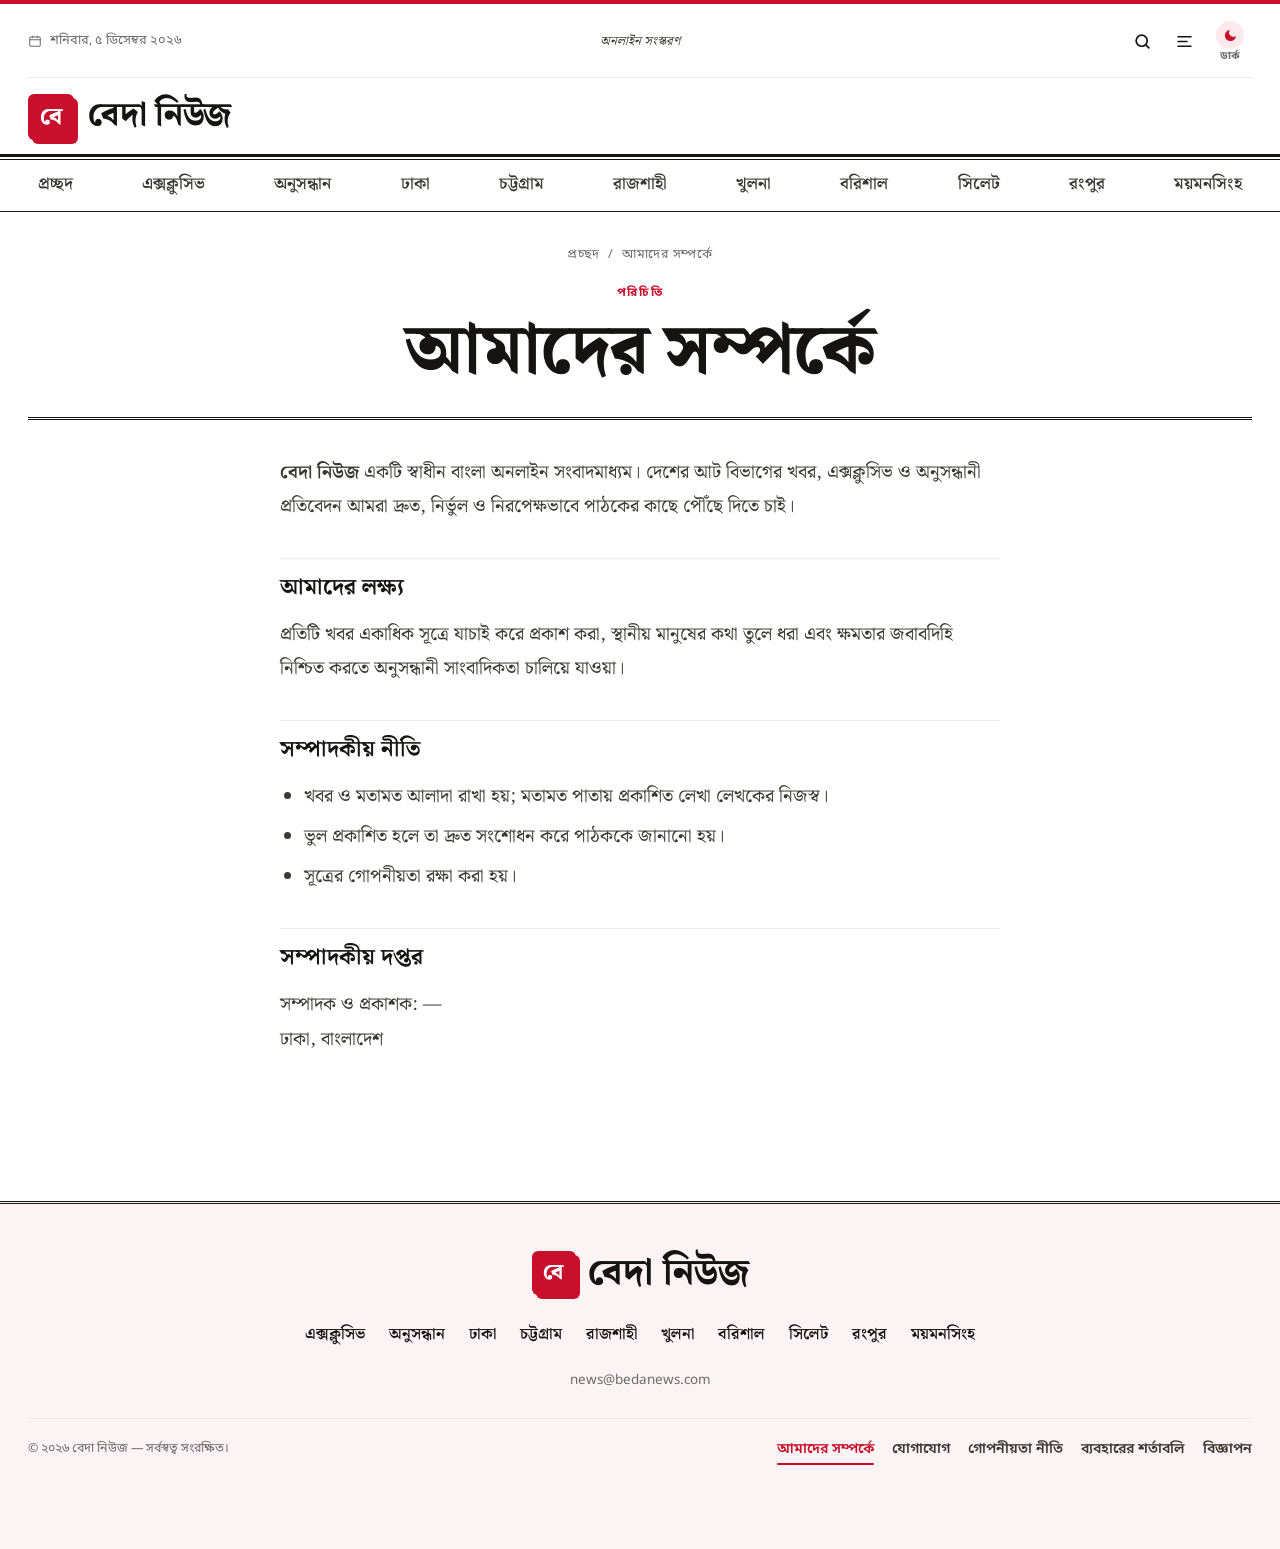
==== about.html @ e8d24375 "Add files via upload" ====
<!DOCTYPE html>
<html lang="bn">
<head>
<meta charset="UTF-8">
<title>আমাদের সম্পর্কে — বেদা নিউজ</title>
<meta name="description" content="বেদা নিউজ সম্পর্কে — আমরা কারা, কী করি।">
<meta name="viewport" content="width=device-width, initial-scale=1, viewport-fit=cover">
<meta name="theme-color" content="#ffffff">
<link rel="icon" type="image/svg+xml" href="data:image/svg+xml,%3Csvg xmlns=%27http://www.w3.org/2000/svg%27 viewBox=%270 0 32 32%27%3E%3Crect width=%2732%27 height=%2732%27 rx=%276%27 fill=%27%23c8102e%27/%3E%3Cpath d=%27M8 10h16M8 16h16M8 22h10%27 stroke=%27white%27 stroke-width=%273%27 stroke-linecap=%27round%27/%3E%3C/svg%3E">
<script>!function(){try{var t=localStorage.getItem("db-theme")||(matchMedia("(prefers-color-scheme: dark)").matches?"dark":"light");document.documentElement.setAttribute("data-theme",t);t==="dark"&&document.querySelector('meta[name="theme-color"]').setAttribute("content","#11100e")}catch(e){}}()</script>
<link rel="preconnect" href="https://fonts.googleapis.com">
<link rel="preconnect" href="https://fonts.gstatic.com" crossorigin>
<link rel="stylesheet" href="https://fonts.googleapis.com/css2?family=Noto+Sans+Bengali:wght@400;600;700&family=Noto+Serif+Bengali:wght@400;600;700;800&display=swap" media="print" onload="this.media='all'">
<noscript><link rel="stylesheet" href="https://fonts.googleapis.com/css2?family=Noto+Sans+Bengali:wght@400;600;700&family=Noto+Serif+Bengali:wght@400;600;700;800&display=swap"></noscript>
<link rel="stylesheet" href="css/style.css?v=16">
</head>
<body>

<div id="siteHeader"><div class="skel-head"><div class="wrap"><span class="mark" aria-hidden="true">বে</span><b>বেদা নিউজ</b></div></div></div>

<main class="wrap">
  <section class="sheethead">
    <nav class="crumbs" aria-label="অবস্থান"><a href="index.html">প্রচ্ছদ</a><span>/</span><span>আমাদের সম্পর্কে</span></nav>
    <span class="label" style="display:block;margin-top:18px">পরিচিতি</span>
    <h1>আমাদের সম্পর্কে</h1>
  </section>

  <div class="prose">
    <p><b data-site="name">বেদা নিউজ</b> একটি স্বাধীন বাংলা অনলাইন সংবাদমাধ্যম। দেশের আট বিভাগের খবর, এক্সক্লুসিভ ও অনুসন্ধানী প্রতিবেদন আমরা দ্রুত, নির্ভুল ও নিরপেক্ষভাবে পাঠকের কাছে পৌঁছে দিতে চাই।</p>
    <h2>আমাদের লক্ষ্য</h2>
    <p>প্রতিটি খবর একাধিক সূত্রে যাচাই করে প্রকাশ করা, স্থানীয় মানুষের কথা তুলে ধরা এবং ক্ষমতার জবাবদিহি নিশ্চিত করতে অনুসন্ধানী সাংবাদিকতা চালিয়ে যাওয়া।</p>
    <h2>সম্পাদকীয় নীতি</h2>
    <ul>
      <li>খবর ও মতামত আলাদা রাখা হয়; মতামত পাতায় প্রকাশিত লেখা লেখকের নিজস্ব।</li>
      <li>ভুল প্রকাশিত হলে তা দ্রুত সংশোধন করে পাঠককে জানানো হয়।</li>
      <li>সূত্রের গোপনীয়তা রক্ষা করা হয়।</li>
    </ul>
    <h2>সম্পাদকীয় দপ্তর</h2>
    <p><span data-site="editor">সম্পাদক ও প্রকাশক: —</span><br><span data-site="address">ঢাকা, বাংলাদেশ</span></p>
  </div>
</main>

<div id="siteFooter"></div>

<script src="js/data.js?v=16"></script>
<script src="js/geo.js?v=16"></script>
<script src="js/store.js?v=16"></script>
<script src="js/main.js?v=16"></script>
<script src="js/page.js?v=16"></script>
</body>
</html>
---- css/style.css ----
/* =====================================================================
   নিউজপোর্টাল "বেদা" — ব্রডশিট (ছাপা পত্রিকা) ডিজাইন
   কার্ড/ছায়া/গোল কোণ নেই — কাগজের রং, কালির রেখা, কলাম বিভাজক।
   1. Tokens   2. Base   3. Masthead / Mini header / Menu   4. Flash
   5. Stories  6. Front page & sections   7. Category   8. Article
   9. Footer   10. Admin   11. Responsive
   ===================================================================== */

/* ---------- 1. TOKENS ------------------------------------------------ */
:root{
  --paper:#ffffff;          /* সাদা */
  --sheet:#ffffff;          /* ইনপুট/প্যানেল */
  --tint:#fbecee;
  --ink:#151412;            /* কালি */
  --ink-2:#3b3833;
  --muted:#6b6b6b;
  --hair:#ececec;           /* সরু রেখা */
  --rule:#151412;           /* মোটা রেখা */
  /* ব্র্যান্ড রং — লাল */
  --accent:#c8102e;
  --on-accent:#ffffff;
  --accent-soft:#fde8eb;
  --gold:#a10d25;
  --teal:#c8102e;           /* দ্বিতীয় রং — লাল */
  --teal-soft:#fff5f6;
  --ok:#2f6b2f; --ok-soft:#dfead6;
  --warn:#8a5a00; --warn-soft:#f5e7c4;
  --wrap:1280px;
  --col-gap:28px;
  --r:8px;                  /* বাক্স/ছবির কোণ */
  --r-sm:6px;               /* বোতাম/ইনপুটের কোণ */
  --head:"Noto Serif Bengali","Nirmala UI","Shonar Bangla",Georgia,serif;
  --ui:"Noto Sans Bengali","Nirmala UI",system-ui,sans-serif;
  --read-size:1.15rem;
  color-scheme:light;
}
html[data-theme="dark"]{
  --paper:#11100e;
  --sheet:#191815;
  --tint:#23211d;
  --ink:#ede6d8;
  --ink-2:#cbc3b3;
  --muted:#8e8777;
  --hair:#34302a;
  --rule:#ede6d8;
  --accent:#ff8549;
  --on-accent:#1b0a02;
  --accent-soft:#3a2114;
  --gold:#e7b54a;
  --teal:#5cc8bd;
  --teal-soft:#14302d;
  --ok:#8fd18f; --ok-soft:#1d2b1b;
  --warn:#f0c062; --warn-soft:#30260f;
  color-scheme:dark;
}

/* ---------- 2. BASE -------------------------------------------------- */
/* পেজ বদলের সময় সাদা ঝলক নয় — ০.৩ সেকেন্ডের নরম ফেড (Chrome/Edge/Safari) */
@view-transition{navigation:auto}
::view-transition-old(root),::view-transition-new(root){animation-duration:.3s}
@media (prefers-reduced-motion:reduce){@view-transition{navigation:none}}

*,*::before,*::after{box-sizing:border-box}
html{-webkit-text-size-adjust:100%}
body{
  margin:0;background:var(--paper);color:var(--ink);
  font-family:var(--ui);font-size:16px;line-height:1.6;
  -webkit-font-smoothing:antialiased;overflow-x:hidden;
  transition:background-color .3s ease,color .3s ease;
}
img{max-width:100%;display:block}
a{color:inherit;text-decoration:none}
button,input,select,textarea{font:inherit;color:inherit}
button{cursor:pointer}
h1,h2,h3,h4{font-family:var(--head);margin:0;line-height:1.3;font-weight:700}
p{margin:0}
[hidden]{display:none!important}
:focus-visible{outline:2px solid var(--accent);outline-offset:3px}
::selection{background:var(--ink);color:var(--paper)}
body.no-scroll{overflow:hidden}

.wrap{width:100%;max-width:var(--wrap);margin:0 auto;padding:0 28px}

/* ছোট লেবেল — অক্ষরের মাঝে ফাঁক, পত্রিকার বিভাগ-চিহ্নের মতো */
.label{font-family:var(--ui);font-size:.74rem;font-weight:700;letter-spacing:.14em;color:var(--accent)}
.label--ink{color:var(--ink)}

.btn{
  display:inline-flex;align-items:center;justify-content:center;gap:8px;min-height:44px;padding:0 22px;
  border:1.5px solid var(--ink);background:transparent;color:var(--ink);border-radius:var(--r-sm);
  font-weight:700;font-size:.9rem;letter-spacing:.04em;transition:background .15s,color .15s;white-space:nowrap;
}
.btn svg{width:17px;height:17px}
.btn:hover{background:var(--ink);color:var(--paper)}
.btn--primary{background:var(--ink);color:var(--paper)}
.btn--primary:hover{background:var(--accent);border-color:var(--accent);color:var(--on-accent)}
.btn--ghost{border-color:var(--hair)}
.btn--ghost:hover{border-color:var(--ink)}
.btn:disabled{opacity:.55;cursor:not-allowed}

.iconbtn{width:42px;height:42px;display:grid;place-items:center;border:0;background:transparent;color:var(--ink)}
.iconbtn svg{width:22px;height:22px}
.iconbtn:hover{color:var(--accent)}

.sk{background:var(--tint);animation:sk 1.2s ease-in-out infinite alternate}
.sk-img{aspect-ratio:3/2}
.sk-line{height:14px;margin-top:12px}
@keyframes sk{from{opacity:.55}to{opacity:1}}

/* ---------- 3. MASTHEAD ---------------------------------------------- */
.skel-head{padding:18px 0 16px;border-top:4px solid var(--accent);border-bottom:3px double var(--rule)}
.skel-head .wrap{display:flex;align-items:center;gap:14px}
.skel-head .mark{width:46px;height:46px;font-size:1.5rem;box-shadow:4px 4px 0 var(--teal)}
.skel-head b{font-family:var(--head);font-size:2rem;font-weight:800}

/* নামের প্রথম অক্ষর দিয়ে বানানো চিহ্ন (লোগোর জায়গায়) */
.mark{
  display:inline-grid;place-items:center;flex:none;width:58px;height:58px;
  background:var(--accent);color:var(--on-accent);font-family:var(--head);font-weight:800;font-size:1.9rem;line-height:1;
  box-shadow:5px 5px 0 var(--teal);
}
.mini__name .mark{width:32px;height:32px;font-size:1.05rem;box-shadow:3px 3px 0 var(--teal)}
.footer__name .mark{width:44px;height:44px;font-size:1.4rem;box-shadow:4px 4px 0 var(--teal)}

.press{padding-top:14px;border-top:4px solid var(--accent)}
.dateline{
  display:grid;grid-template-columns:1fr auto 1fr;align-items:center;gap:16px;
  font-size:.8rem;color:var(--muted);padding-bottom:12px;border-bottom:1px solid var(--hair);
}
.dateline__date{display:flex;align-items:center;gap:8px}
.dateline__date svg{width:14px;height:14px}
.dateline__mid{font-family:var(--head);font-style:italic;color:var(--ink-2)}
.dateline__right{display:flex;justify-content:flex-end;align-items:center;gap:6px}
.dateline .iconbtn{width:36px;height:36px}
.dateline .iconbtn svg{width:19px;height:19px}

/* দিন/রাত সেগমেন্ট বোতাম */
/* থিম বোতাম — ছোট আইকন, নিচে লেখা */
.themebtn{
  display:inline-flex;flex-direction:column;align-items:center;justify-content:center;gap:2px;
  min-width:44px;padding:3px 6px;border:0;background:transparent;color:var(--ink);line-height:1;
}
.themebtn__icon{width:28px;height:28px;border-radius:50%;display:grid;place-items:center;background:var(--accent-soft);color:var(--accent);transition:transform .3s}
.themebtn__icon svg{width:15px;height:15px}
.themebtn__label{font-size:.66rem;font-weight:700;letter-spacing:.04em;color:var(--muted)}
.themebtn:hover .themebtn__icon{transform:rotate(-20deg)}
.themebtn:hover .themebtn__label{color:var(--accent)}

/* লোগো ও নাম বাঁ কোণে, এক সারিতে — কম জায়গা নেয় */
.nameplate{display:flex;align-items:center;padding:16px 0 14px;gap:12px}
.nameplate__brand{display:flex;align-items:center;gap:14px;min-width:0}
.nameplate .mark{width:46px;height:46px;font-size:1.5rem;box-shadow:4px 4px 0 var(--teal)}
.nameplate__name{font-family:var(--head);font-weight:800;font-size:clamp(1.6rem,2.6vw,2.2rem);line-height:1.1;letter-spacing:-.01em}
.nameplate__tools{display:none}

.mainnav{border-top:3px solid var(--rule);border-bottom:1px solid var(--rule);position:relative}
.mainnav::before{content:"";position:absolute;left:0;right:0;top:2px;border-top:1px solid var(--rule)}
/* লিংকগুলো পুরো প্রস্থ জুড়ে সমান ফাঁকে ছড়ানো; মাঝে খাড়া দাগ নেই */
.mainnav__in{display:flex;justify-content:space-between;flex-wrap:wrap;gap:4px;padding-top:6px;padding-bottom:6px}
.mainnav a{
  position:relative;padding:8px 10px;font-family:var(--head);font-weight:600;font-size:1.05rem;color:var(--ink-2);
  transition:color .2s;
}
/* হোভারে নিচে লাল দাগ — মাঝখান থেকে দুই দিকে খুলে যায় */
.mainnav a::after{
  content:"";position:absolute;left:10px;right:10px;bottom:3px;height:2px;border-radius:2px;
  background:var(--accent);transform:scaleX(0);transition:transform .25s ease;
}
.mainnav a:hover{color:var(--accent)}
.mainnav a:hover::after,.mainnav a.is-active::after{transform:scaleX(1)}
.mainnav a.is-active{color:var(--accent)}

/* লোকাল মোড সতর্কতা */
.localbar{background:var(--warn-soft);color:var(--warn);font-size:.85rem;border-bottom:1px solid var(--hair)}
.localbar .wrap{display:flex;flex-wrap:wrap;gap:6px 14px;align-items:center;justify-content:center;padding-top:9px;padding-bottom:9px;text-align:center}
.localbar a,.localbar button{font-weight:700;text-decoration:underline;color:inherit}
.localbar button{border:0;background:none;padding:0;cursor:pointer}
.localbar__help{max-width:720px;margin:0 auto;padding:0 0 12px;font-size:.85rem;line-height:1.7;text-align:left}
.localbar__help ol{margin:6px 0 0;padding-left:1.3em}
.localbar__help code{background:rgba(0,0,0,.07);padding:1px 6px;border-radius:4px}

/* স্ক্রল করলে ওপরে ছোট হেডার */
.mini{
  position:fixed;left:0;right:0;top:0;z-index:60;background:var(--paper);border-bottom:1px solid var(--rule);
  transform:translateY(-101%);transition:transform .3s ease;
}
.mini.is-on{transform:none}
.mini__in{display:grid;grid-template-columns:auto 1fr auto;align-items:center;gap:10px;height:58px}
.mini__name{display:flex;align-items:center;justify-content:center;gap:10px;font-family:var(--head);font-weight:800;font-size:1.25rem;min-width:0}
.mini__name span{white-space:nowrap;overflow:hidden;text-overflow:ellipsis}
.mini__right{display:flex;gap:2px}
.progress{position:absolute;left:0;bottom:-1px;height:3px;width:100%;background:var(--accent);transform-origin:0 50%;transform:scaleX(0)}

/* সার্চ বার — নেভের নিচে খুলে যায় */
.searchbar{border-bottom:1px solid var(--rule);background:var(--sheet);display:none}
.searchbar.is-open{display:block}
.searchbar form{display:flex;align-items:center;gap:14px;padding:18px 0}
.searchbar input{flex:1;min-width:0;border:0;border-bottom:2px solid var(--ink);background:transparent;padding:8px 0;font-family:var(--head);font-size:1.5rem;outline:none}
.searchbar input::placeholder{color:var(--muted)}

/* মেনু — বাঁ দিক থেকে আসা প্যানেল, পেছনের পাতা আবছা */
.menu{position:fixed;inset:0;z-index:90;background:rgba(0,0,0,.45);
  opacity:0;visibility:hidden;transition:opacity .25s,visibility .25s}
.menu.is-open{opacity:1;visibility:visible}
.menu__panel{
  position:absolute;top:0;bottom:0;left:0;width:min(320px,82vw);display:flex;flex-direction:column;
  background:var(--paper);border-radius:0 var(--r) var(--r) 0;box-shadow:6px 0 24px rgba(0,0,0,.18);
  transform:translateX(-100%);transition:transform .28s ease;
}
.menu.is-open .menu__panel{transform:none}
.menu .wrap{padding:0 18px}
.menu__top{display:flex;align-items:center;justify-content:space-between;height:60px;border-bottom:3px double var(--rule)}
.menu__top b{font-family:var(--head);font-size:1.15rem;font-weight:800}
.menu__body{flex:1;overflow-y:auto;padding:18px 0 28px}
.menu form{display:flex;gap:10px;border-bottom:2px solid var(--ink);margin-bottom:16px}
.menu form input{flex:1;min-width:0;border:0;background:transparent;padding:8px 0;font-family:var(--head);font-size:1.1rem;outline:none}
.menu__grid{display:flex;flex-direction:column;gap:2px;list-style:none;margin:0;padding:0}
/* হোভারে বাঁ পাশে লাল দাগ আর হালকা রঙিন পটভূমি */
.menu__grid a{
  display:block;padding:11px 14px;border-left:3px solid transparent;border-radius:0 var(--r-sm) var(--r-sm) 0;
  font-family:var(--head);font-weight:700;font-size:1.08rem;color:var(--ink-2);
  transition:background-color .2s,border-color .2s,color .2s;
}
.menu__grid a:hover,.menu__grid a.is-active{color:var(--accent);border-left-color:var(--accent);background:var(--accent-soft)}
.menu__foot{display:flex;flex-wrap:wrap;align-items:center;justify-content:space-between;gap:14px;margin-top:22px;padding-top:16px;border-top:1px solid var(--hair)}

/* ---------- 4. FLASH (ঘুরে আসা শিরোনাম) ------------------------------ */
.flash{display:grid;grid-template-columns:auto minmax(0,1fr) auto;align-items:center;gap:18px;padding:12px 0;border-bottom:1px solid var(--rule)}
.flash__label{display:flex;align-items:center;gap:8px}
.flash__label i{width:9px;height:9px;background:var(--accent);border-radius:50%;animation:blink 1.2s steps(2) infinite}
@keyframes blink{50%{opacity:.15}}
.flash__view{position:relative;height:1.7em;overflow:hidden;font-family:var(--head);font-weight:600;font-size:1.05rem}
.flash__item{position:absolute;inset:0;white-space:nowrap;overflow:hidden;text-overflow:ellipsis;transform:translateY(110%);transition:transform .45s cubic-bezier(.2,.8,.2,1)}
.flash__item.is-on{transform:none}
.flash__item.is-out{transform:translateY(-110%)}
.flash__item:hover{color:var(--accent)}
.flash__ctrl{display:flex;align-items:center;gap:4px;font-size:.8rem;color:var(--muted);font-variant-numeric:tabular-nums}
.flash__ctrl button{width:30px;height:30px;border:1px solid var(--hair);background:transparent;display:grid;place-items:center}
.flash__ctrl button:hover{border-color:var(--ink)}
.flash__ctrl svg{width:14px;height:14px}
.flash__count{min-width:46px;text-align:center}

/* ---------- 5. STORIES ----------------------------------------------- */
.st{display:flex;flex-direction:column;gap:8px;min-width:0}
.st__img{display:block;position:relative;overflow:hidden;background:var(--tint);aspect-ratio:3/2}
.st__img img{width:100%;height:100%;object-fit:cover;filter:saturate(.85);transition:filter .3s,transform .6s}
.st__img:hover img{filter:saturate(1.1);transform:scale(1.03)}
.st__img + *{margin-top:6px}
.st__kick{display:flex;flex-wrap:wrap;gap:4px 12px}
.st__kick .ex{color:var(--gold);display:inline-flex;align-items:center;gap:4px}
.st__kick .ex svg{width:12px;height:12px}
.st__h{font-size:1.12rem;line-height:1.38;font-weight:700;text-wrap:pretty}
.st__h a{background:linear-gradient(currentColor,currentColor) 0 100%/0 1.5px no-repeat;transition:background-size .3s,color .2s}
.st__h a:hover{color:var(--accent);background-size:100% 1.5px}
.st__dek{color:var(--ink-2);font-size:.95rem;line-height:1.65}
.st__meta{display:flex;flex-wrap:wrap;gap:2px 10px;font-size:.76rem;color:var(--muted)}
.st__meta span + span::before{content:"/";margin-right:10px;color:var(--hair)}
.st--xl .st__h{font-size:clamp(1.8rem,3.4vw,2.7rem);line-height:1.2;font-weight:800;letter-spacing:-.01em}
.st--xl .st__dek{font-size:1.08rem;font-family:var(--head)}
/* প্রধান খবরে শিরোনাম আগে, ছবি পরে — পত্রিকার প্রথম পাতার মতো */
.st--xl .st__img{order:5;margin-top:10px}
.st--xl .st__h{order:2}
.st--xl .st__dek{order:3}
.st--xl .st__meta{order:4}
.st--lg .st__h{font-size:clamp(1.3rem,2.1vw,1.65rem);line-height:1.28;font-weight:800}
.st--sm .st__h{font-size:1rem}
.st--center{text-align:center;align-items:center}
.st--center .st__kick{justify-content:center}

.ribbon{position:absolute;left:0;bottom:0;display:inline-flex;align-items:center;gap:5px;padding:4px 10px;background:var(--gold);color:#fff;font-size:.72rem;font-weight:700;letter-spacing:.08em}
html[data-theme="dark"] .ribbon{color:#1d1400}
.ribbon svg{width:11px;height:11px}

/* আনুভূমিক ফিচার: বাঁয়ে ছবি, ডানে লেখা */
.ft{display:grid;grid-template-columns:minmax(0,1fr) minmax(0,1.1fr);gap:var(--col-gap);align-items:start}
.ft .st__img{aspect-ratio:16/10}
.ft__text{display:flex;flex-direction:column;gap:10px;padding-top:4px}

/* টেক্সট-শুধু ব্রিফ */
.br{display:grid;gap:3px;padding:12px 0;border-top:1px solid var(--hair)}
.br:first-child{border-top:0;padding-top:0}
.br time{font-size:.74rem;font-weight:700;color:var(--teal);letter-spacing:.04em}
.br span{font-family:var(--head);font-weight:600;font-size:1rem;line-height:1.42}
.br:hover span{color:var(--accent)}

/* "সাম্প্রতিক খবর" — বড় লাল সংখ্যা + শিরোনাম */
.rl{list-style:none;margin:0;padding:0}
.rl li + li{border-top:1px solid var(--hair)}
.rl__item{display:grid;grid-template-columns:2.2rem minmax(0,1fr);gap:12px;align-items:start;padding:12px 0}
.rl li:first-child .rl__item{padding-top:0}
.rl__num{font-family:var(--head);font-weight:800;font-size:1.7rem;line-height:1;color:var(--accent);text-align:center}
.rl__title{display:block;font-family:var(--head);font-weight:600;font-size:1rem;line-height:1.42;transition:color .2s}
.rl__meta{display:block;margin-top:4px;font-size:.74rem;font-weight:700;color:var(--muted);letter-spacing:.03em}
.rl__item:hover .rl__title{color:var(--accent)}

/* আর্কাইভ সারি */
.ix{display:grid;grid-template-columns:110px minmax(0,1fr) 180px;gap:var(--col-gap);padding:22px 0;border-top:1px solid var(--hair);align-items:start}
.ix:first-child{border-top:0}
.ix__when{font-size:.78rem;color:var(--muted);line-height:1.5;padding-top:4px}
.ix__when b{display:block;font-family:var(--head);font-size:1.6rem;color:var(--ink);line-height:1}
.ix .st__h{font-size:1.3rem}
.ix .st__img{aspect-ratio:3/2}

/* ভিডিও */
.vd .st__img::after{content:"";position:absolute;inset:0;background:linear-gradient(transparent 50%,rgba(0,0,0,.55))}
.vd__play{position:absolute;left:12px;bottom:12px;z-index:1;display:inline-flex;align-items:center;gap:6px;color:#fff;font-size:.75rem;font-weight:700;letter-spacing:.1em}
.vd__play span{width:34px;height:34px;border:2px solid #fff;border-radius:50%;display:grid;place-items:center}
.vd__play svg{width:14px;height:14px;margin-left:2px}

/* মতামত */
.op{display:grid;grid-template-columns:64px minmax(0,1fr);gap:16px;align-items:start}
.op__face{width:64px;height:64px;border-radius:50%;border:1.5px solid var(--ink);display:grid;place-items:center;font-family:var(--head);font-size:1.6rem;font-weight:800}
.op__who{font-size:.8rem;font-weight:700;letter-spacing:.06em;color:var(--muted);margin-bottom:6px}
.op .st__h{font-style:italic;font-size:1.2rem}

/* খালি অবস্থা — হালকা সবুজ বাক্স, বর্ডার ধীরে ধীরে উজ্জ্বল হয় */
.empty{
  text-align:center;padding:60px 20px;margin:28px 0;
  border:1.5px solid rgba(34,139,34,.35);background:rgba(34,139,34,.06);
  animation:emptyGlow 6s ease-in-out infinite;
}
@keyframes emptyGlow{
  0%,100%{border-color:rgba(34,139,34,.25);box-shadow:0 0 0 0 rgba(34,139,34,0)}
  50%{border-color:rgba(34,139,34,.55);box-shadow:0 0 18px 0 rgba(34,139,34,.12)}
}
@media (prefers-reduced-motion:reduce){.empty{animation:none}}
.empty h3{font-size:clamp(1.5rem,3vw,2rem);font-weight:800}
.empty p{color:var(--muted);margin-top:10px;font-family:var(--head);font-style:italic}

/* ---------- 6. FRONT PAGE & SECTIONS --------------------------------- */
.front{display:grid;grid-template-columns:minmax(0,1fr) minmax(0,2.15fr) minmax(0,1fr);margin-top:26px}
.front > *{padding:0 var(--col-gap)}
.front > *:first-child{padding-left:0}
.front > *:last-child{padding-right:0}
.front > * + *{border-left:1px solid var(--hair)}
.front__latest .label{display:block;padding-bottom:10px;margin-bottom:12px;border-bottom:2px solid var(--rule)}
.front__side{display:flex;flex-direction:column}
.front__side > .st{padding:18px 0;border-top:1px solid var(--hair)}
.front__side > .st:first-child{padding-top:0;border-top:0}
.front--cat{grid-template-columns:minmax(0,2.15fr) minmax(0,1fr)}

.topics .label{background:var(--accent);color:var(--on-accent);padding:2px 8px}
.topics{display:flex;flex-wrap:wrap;align-items:baseline;gap:6px 0;margin-top:34px;padding:12px 0;border-top:1px solid var(--rule);border-bottom:1px solid var(--rule)}
.topics .label{margin-right:16px}
.topics a{font-family:var(--head);font-weight:600;font-size:.98rem}
.topics a:hover{color:var(--accent)}
.topics a + a::before{content:"/";margin:0 12px;color:var(--hair);font-weight:400}

.section{margin-top:56px}
.desk{display:flex;align-items:baseline;justify-content:space-between;gap:16px;border-top:3px solid var(--rule);padding-top:10px;margin-bottom:22px;position:relative}
.desk::before{content:"";position:absolute;left:0;top:-3px;width:84px;height:3px;background:var(--accent)}
.desk h2{font-size:clamp(1.45rem,2.6vw,1.9rem);font-weight:800}
.desk__more{display:inline-flex;align-items:center;gap:6px;font-size:.8rem;font-weight:700;letter-spacing:.08em;white-space:nowrap}
.desk__more svg{width:15px;height:15px;transition:transform .2s}
.desk__more:hover{color:var(--accent)}
.desk__more:hover svg{transform:translateX(4px)}

/* কলাম সারি — রেখা দিয়ে আলাদা */
.cols{display:grid;grid-template-columns:repeat(var(--n,4),minmax(0,1fr))}
.cols > *{padding:0 var(--col-gap)}
.cols > *:first-child{padding-left:0}
.cols > *:last-child{padding-right:0}
.cols > * + *{border-left:1px solid var(--hair)}

.lay-a{display:grid;grid-template-columns:minmax(0,2.2fr) minmax(0,1fr)}
.lay-a > *:first-child{padding-right:var(--col-gap)}
.lay-a > *:last-child{padding-left:var(--col-gap);border-left:1px solid var(--hair)}

.numbered .st{counter-increment:n}
.numbered{counter-reset:n}
.numbered .st::before{content:counter(n,bengali);font-family:var(--head);font-size:2.4rem;font-weight:800;line-height:1;color:var(--accent)}

/* আমার এলাকার খবর — শুধু বিভাগ / জেলা / উপজেলা */
.locale{margin-top:56px;padding:34px 40px;border:1.5px solid var(--teal);background:var(--teal-soft);position:relative}
.locale::before{content:"";position:absolute;inset:5px;border:1px solid var(--hair);pointer-events:none}
.locale .label{display:block;margin-bottom:14px;position:relative;color:var(--teal)}
.locale__form{position:relative;display:grid;grid-template-columns:repeat(3,minmax(0,1fr));gap:14px;font-family:var(--ui)}
.locale__form select{
  appearance:none;-webkit-appearance:none;width:100%;border:1.5px solid var(--accent);border-radius:var(--r-sm);
  font:inherit;font-size:1.05rem;font-weight:600;color:var(--ink);padding:12px 40px 12px 14px;cursor:pointer;
  background:var(--sheet) url("data:image/svg+xml,%3Csvg xmlns='http://www.w3.org/2000/svg' viewBox='0 0 24 24' fill='none' stroke='%23c8102e' stroke-width='2.6' stroke-linecap='round'%3E%3Cpath d='m6 9 6 6 6-6'/%3E%3C/svg%3E") no-repeat right 12px center/16px;
}
.locale__form select:disabled{opacity:.45;cursor:not-allowed}
.locale__form select option{font-family:var(--ui);font-size:1rem;color:#151412;background:#fff}

.vband{margin-top:64px;padding:40px 0 48px;background:#141311;color:#ece6d8}
.vband .desk{border-top-color:#ece6d8}
.vband .cols > * + *{border-left-color:#34302a}
.vband .st__meta{color:#8e8777}

/* ---------- 7. CATEGORY ---------------------------------------------- */
.sheethead{text-align:center;padding:34px 0 26px;border-bottom:3px double var(--rule)}
.crumbs{display:flex;justify-content:center;flex-wrap:wrap;align-items:center;gap:8px;font-size:.78rem;color:var(--muted);letter-spacing:.06em}
.crumbs svg{width:12px;height:12px}
.crumbs a:hover{color:var(--accent)}
.sheethead h1{font-size:clamp(2.2rem,6vw,4.4rem);font-weight:800;margin-top:10px;letter-spacing:-.015em;line-height:1.1}
.sheethead p{color:var(--ink-2);margin-top:12px;font-family:var(--head);font-style:italic}

/* তথ্যের পাতা (আমাদের সম্পর্কে, যোগাযোগ, নীতিমালা, বিজ্ঞাপন) */
.prose{max-width:720px;margin:0 auto;padding:36px 0 64px;font-family:var(--head);font-size:var(--read-size);line-height:1.85;color:var(--ink-2)}
.prose > * + *{margin-top:16px}
.prose h2{font-size:1.4rem;color:var(--ink);margin-top:34px;padding-top:14px;border-top:1px solid var(--hair)}
.prose ul{padding-left:1.3em}
.prose li + li{margin-top:6px}
.prose a{color:var(--accent);text-decoration:underline;text-underline-offset:3px}
.prose__facts{display:grid;grid-template-columns:max-content 1fr;gap:10px 22px;margin:24px 0 0;padding:20px 24px;border:1.5px solid var(--accent);background:var(--accent-soft)}
.prose__facts dt{font-family:var(--ui);font-weight:700;color:var(--accent)}
.prose__facts dd{margin:0;color:var(--ink)}
.prose__note{font-size:.95rem;font-style:italic;color:var(--muted)}
/* ফুটারের তথ্য-পাতার লিংক — নেভবারের মতো হোভারে নিচে লাল দাগ */
.footer__pages{display:flex;flex-wrap:wrap;align-items:center;gap:4px 18px;font-family:var(--ui);font-size:.88rem;font-weight:600}
.footer__pages a{position:relative;padding:4px 0;color:var(--ink-2);transition:color .2s}
.footer__pages a::after{
  content:"";position:absolute;left:0;right:0;bottom:0;height:2px;border-radius:2px;
  background:var(--accent);transform:scaleX(0);transition:transform .25s ease;
}
.footer__pages a:hover,.footer__pages a[aria-current="page"]{color:var(--accent)}
.footer__pages a:hover::after,.footer__pages a[aria-current="page"]::after{transform:scaleX(1)}

.otherdesks{display:flex;flex-wrap:wrap;align-items:baseline;gap:6px 22px;margin-top:56px;padding-top:14px;border-top:1px solid var(--rule)}
.otherdesks a{font-family:var(--head);font-weight:600;transition:color .2s}
.otherdesks a:hover{color:var(--accent)}

/* ---------- 8. ARTICLE ----------------------------------------------- */
.story{max-width:780px;margin:0 auto;padding-top:34px;position:relative}
.story__head{text-align:center}
.story__kick{display:flex;justify-content:center;gap:14px;margin-top:16px}
.story__kick .ex{color:var(--gold);display:inline-flex;gap:4px;align-items:center}
.story__kick svg{width:12px;height:12px}
.story__title{font-size:clamp(2rem,5vw,3.3rem);font-weight:800;line-height:1.18;margin-top:14px;letter-spacing:-.015em;text-wrap:balance}
.story__sub{font-family:var(--head);font-style:italic;font-size:clamp(1.1rem,2.2vw,1.35rem);color:var(--ink-2);margin-top:16px;line-height:1.5}
.story__by{
  display:flex;flex-wrap:wrap;justify-content:center;align-items:center;gap:6px 14px;margin-top:26px;padding:12px 0;
  border-top:1px solid var(--rule);border-bottom:1px solid var(--rule);font-size:.84rem;color:var(--muted);
}
.story__by b{color:var(--ink);font-family:var(--head);font-size:.98rem}
.story__by span{display:inline-flex;align-items:center;gap:5px}
.story__by svg{width:14px;height:14px}
.story__tools{display:flex;justify-content:center;align-items:center;gap:8px;margin-top:14px;font-size:.8rem}
.story__tools button{border:1px solid var(--hair);background:transparent;height:34px;padding:0 12px;font-weight:700;display:inline-flex;align-items:center;gap:6px}
.story__tools button:hover{border-color:var(--ink)}
.story__tools svg{width:15px;height:15px}

.story__fig{width:min(1080px,calc(100vw - 56px));margin:34px 0 0;position:relative;left:50%;transform:translateX(-50%)}
.story__fig .st__img{aspect-ratio:16/9}
.story__fig figcaption{max-width:780px;margin:10px auto 0;font-size:.82rem;color:var(--muted);font-style:italic;font-family:var(--head);padding-left:12px;border-left:2px solid var(--accent)}

.story__body{max-width:680px;margin:36px auto 0;font-family:var(--head);font-size:var(--read-size);line-height:1.95;overflow-wrap:anywhere}
.story__lede{font-weight:700;font-size:1.08em;line-height:1.75;margin-bottom:1.3em}
.story__text > * + *{margin-top:1.2em}
.story__text > p:first-child::first-letter{float:left;font-size:4.1em;line-height:.88;margin:.06em .12em 0 0;font-weight:800;color:var(--accent)}
.story__text a{color:var(--accent);text-decoration:underline;text-underline-offset:3px}
.story__text ul,.story__text ol{padding-left:1.4em}
.story__text blockquote,.pullquote{
  margin:1.8em 0;padding:18px 0;border-top:3px solid var(--rule);border-bottom:1px solid var(--rule);
  font-weight:700;font-size:1.3em;line-height:1.5;text-align:center;font-style:italic;
}
.story__end{max-width:680px;margin:40px auto 0;display:grid;gap:22px}
.story__end::before{content:"■";display:block;text-align:center;color:var(--accent);font-size:.8rem}
.story__tags{font-family:var(--head)}
.story__tags .label{margin-right:10px}
.story__tags a{font-weight:600;text-decoration:underline;text-decoration-color:var(--hair);text-underline-offset:4px}
.story__tags a:hover{color:var(--accent);text-decoration-color:currentColor}
.story__tags a + a::before{content:", ";display:inline-block;margin-right:4px;text-decoration:none}

.shares{display:flex;flex-wrap:wrap;align-items:center;gap:8px}
.shares .label{margin-right:8px}
.shares a,.shares button{display:inline-flex;align-items:center;gap:7px;height:40px;padding:0 14px;border:1.5px solid var(--ink);background:transparent;font-size:.85rem;font-weight:700}
.shares a:hover,.shares button:hover{background:var(--ink);color:var(--paper)}
.shares svg{width:16px;height:16px}

/* বড় পর্দায় বাঁ পাশে ভাসমান শেয়ার রেল */
.rail{position:absolute;left:-90px;top:0;bottom:0}
.rail__in{position:sticky;top:90px;display:flex;flex-direction:column;align-items:center;gap:8px}
.rail .label{writing-mode:vertical-rl;margin-bottom:6px;color:var(--muted)}
.rail a,.rail button{width:42px;height:42px;border:1.5px solid var(--hair);background:var(--paper);display:grid;place-items:center}
.rail a:hover,.rail button:hover{border-color:var(--ink)}
.rail svg{width:17px;height:17px}

.after{margin-top:70px}
.more-grid{display:grid;grid-template-columns:repeat(3,minmax(0,1fr));gap:0 var(--col-gap)}
.more-grid .br,.more-grid .br:first-child{border-top:1px solid var(--hair);padding:12px 0}
@media (max-width:760px){.more-grid{grid-template-columns:1fr}}

/* ---------- 9. FOOTER ------------------------------------------------ */
.footer{margin-top:80px;border-top:3px double var(--rule);padding:40px 0 84px;text-align:center;background:color-mix(in srgb,var(--accent) 5%,var(--paper))}
.footer__name{display:inline-flex;align-items:center;gap:12px;font-family:var(--head);font-weight:800;font-size:clamp(1.5rem,3.4vw,2.3rem)}
.footer__nav{display:flex;flex-wrap:wrap;justify-content:center;gap:6px 24px;margin-top:20px;font-family:var(--head);font-weight:600}
.footer__nav a{transition:color .2s}
.footer__nav a:hover{color:var(--accent)}
.footer__line{display:flex;flex-wrap:wrap;justify-content:center;align-items:center;gap:8px 18px;margin-top:22px;font-size:.84rem;color:var(--muted)}
.footer__line a:hover{color:var(--accent)}
.footer__social{display:inline-flex;gap:4px}
.footer__social a{width:34px;height:34px;display:grid;place-items:center;border:1px solid var(--hair)}
.footer__social a:hover{border-color:var(--ink);color:var(--ink)}
.footer__social svg{width:15px;height:15px}
.footer__copy{margin-top:26px;padding-top:16px;border-top:1px solid var(--hair);font-size:.78rem;color:var(--muted);display:flex;flex-wrap:wrap;justify-content:space-between;align-items:center;gap:8px}

.totop{
  position:fixed;right:22px;bottom:22px;z-index:50;height:44px;padding:0 14px;border:1.5px solid var(--ink);
  background:var(--paper);display:inline-flex;align-items:center;gap:6px;font-size:.78rem;font-weight:700;letter-spacing:.08em;
  opacity:0;transform:translateY(12px);pointer-events:none;transition:opacity .25s,transform .25s;
}
.totop svg{width:15px;height:15px}
.totop.is-on{opacity:1;transform:none;pointer-events:auto}
.totop:hover{background:var(--ink);color:var(--paper)}

/* ---------- 10. ADMIN ------------------------------------------------ */
.gate{display:grid;place-items:center;padding:60px 0}
.pass{width:100%;max-width:440px;border:1.5px solid var(--ink);background:var(--sheet);position:relative}
.pass::before{content:"";position:absolute;inset:5px;border:1px solid var(--hair);pointer-events:none}
.pass__band{background:var(--ink);color:var(--paper);padding:14px 22px;display:flex;justify-content:space-between;align-items:center;font-size:.74rem;font-weight:700;letter-spacing:.16em}
.pass__band svg{width:18px;height:18px}
.pass__body{padding:30px 30px 34px;position:relative}
.pass__body h1{font-size:2rem;font-weight:800}
.pass__body > p{color:var(--muted);margin-top:6px;font-family:var(--head);font-style:italic}
.pass form{margin-top:24px;display:grid;gap:16px}
.gate__err{color:var(--accent);font-size:.88rem;min-height:1.3em}

.field{display:grid;gap:6px}
.field__label{font-size:.78rem;font-weight:700;letter-spacing:.06em}
.field__label i{color:var(--accent);font-style:normal}
.field__hint{font-size:.8rem;color:var(--muted)}
.field__err{font-size:.82rem;color:var(--accent);font-weight:600}
.field__err:empty{display:none}
.input,.field input[type=text],.field input[type=email],.field input[type=password],.field textarea,.field select{
  width:100%;min-height:46px;padding:10px 12px;border:1.5px solid var(--hair);border-radius:var(--r-sm);background:var(--paper);font-size:.98rem;
}
.field select{appearance:none;-webkit-appearance:none;padding-right:36px;
  background:var(--paper) url("data:image/svg+xml,%3Csvg xmlns='http://www.w3.org/2000/svg' viewBox='0 0 24 24' fill='none' stroke='%2376705f' stroke-width='2.4' stroke-linecap='round'%3E%3Cpath d='m6 9 6 6 6-6'/%3E%3C/svg%3E") no-repeat right 12px center/16px}
.field select:disabled{opacity:.5}
.input:focus,.field input:focus,.field textarea:focus,.field select:focus{outline:none;border-color:var(--ink)}
#fTitle{font-family:var(--head);font-size:1.25rem;font-weight:700}

/* আনলক — ছাপাখানার মতো লাইন ভরে ওঠা */
.unlock{position:fixed;inset:0;z-index:200;background:var(--paper);display:grid;place-items:center;opacity:0;transition:opacity .35s}
.unlock.is-in{opacity:1}
.unlock.is-leaving{opacity:0}
.unlock__box{width:min(420px,86vw);text-align:center}
.unlock__name{font-family:var(--head);font-weight:800;font-size:1.6rem;padding-bottom:12px;border-bottom:3px double var(--rule)}
.unlock__lines{display:grid;gap:9px;margin:26px 0}
.unlock__lines i{display:block;height:9px;background:var(--tint);position:relative;overflow:hidden}
.unlock__lines i::after{content:"";position:absolute;inset:0;background:var(--ink);transform:scaleX(0);transform-origin:left;transition:transform .9s cubic-bezier(.6,0,.2,1)}
.unlock__lines i:nth-child(2)::after{transition-delay:.5s}
.unlock__lines i:nth-child(3)::after{transition-delay:1s}
.unlock__lines i:nth-child(4)::after{transition-delay:1.5s;width:60%}
.unlock__lines i:nth-child(4){width:60%}
.unlock.is-run .unlock__lines i::after{transform:none}
.unlock.is-done .unlock__lines i::after{background:var(--accent)}
.unlock__text{font-size:.82rem;font-weight:700;letter-spacing:.2em;transition:opacity .15s}
.unlock__text.is-out{opacity:0}
.unlock__stamp{display:inline-block;margin-top:18px;padding:6px 14px;border:2.5px solid var(--accent);color:var(--accent);font-weight:800;letter-spacing:.2em;font-size:.85rem;transform:rotate(-6deg) scale(1.6);opacity:0;transition:transform .3s cubic-bezier(.3,1.6,.5,1),opacity .2s}
.unlock.is-done .unlock__stamp{transform:rotate(-6deg);opacity:1}

.admin__top{text-align:center;padding:30px 0 22px;border-bottom:3px double var(--rule);margin-bottom:22px}
.admin__top h1{font-size:clamp(2rem,4.6vw,3rem);font-weight:800;margin-top:8px}
.admin__top p{color:var(--muted);font-family:var(--head);font-style:italic;margin-top:6px}
.admin__top .btn{margin-top:16px}

.admin__stats{display:grid;grid-template-columns:repeat(3,minmax(0,1fr));border-top:1px solid var(--rule);border-bottom:1px solid var(--rule);margin-bottom:22px}
.stat{padding:14px 18px;text-align:center}
.stat + .stat{border-left:1px solid var(--hair)}
.stat b{display:block;font-family:var(--head);font-size:2.2rem;font-weight:800;line-height:1.1}
.stat span{font-size:.76rem;color:var(--muted);letter-spacing:.08em;font-weight:700}
.stat--live b{color:var(--ok)}
.stat--draft b{color:var(--warn)}

.mode{padding:14px 18px;font-size:.9rem;line-height:1.65;margin-bottom:22px;border-left:4px solid currentColor}
.mode strong{display:block;font-size:.98rem;margin-bottom:3px}
.mode--server{background:var(--ok-soft);color:var(--ok)}
.mode--local{background:var(--warn-soft);color:var(--warn)}
.mode__why,.mode__fix{display:block;margin-top:6px}
.mode code{background:rgba(0,0,0,.08);padding:1px 6px}

.atabs{display:none}

.admin__grid{display:grid;grid-template-columns:minmax(0,1.5fr) minmax(0,1fr);align-items:start}
.admin__grid > .panel:first-child{padding-right:var(--col-gap)}
.admin__grid > .panel:last-child{padding-left:var(--col-gap);border-left:1px solid var(--hair);position:sticky;top:72px;max-height:calc(100vh - 90px);overflow-y:auto}
.panel__head{display:flex;align-items:center;gap:8px;border-top:3px solid var(--rule);padding:10px 0 14px;font-family:var(--head);font-weight:800;font-size:1.35rem}
.panel__head svg{width:19px;height:19px;color:var(--accent)}
.admin__form,.admin__form form{display:grid;gap:18px}
.field-row{display:grid;grid-template-columns:1fr 1fr;gap:16px}
.field-row--3{grid-template-columns:repeat(3,minmax(0,1fr))}
.fgroup{padding:16px;border:1px dashed var(--hair);display:grid;gap:12px}
.fgroup__title{font-weight:700;font-size:.85rem;display:flex;flex-wrap:wrap;align-items:center;gap:7px}
.fgroup__title svg{width:15px;height:15px;color:var(--accent)}

.drop{position:relative;display:grid;place-items:center;gap:6px;text-align:center;padding:26px 16px;border:1.5px dashed var(--muted);background:var(--sheet);cursor:pointer}
.drop:hover,.drop.is-over{border-color:var(--accent);background:var(--accent-soft)}
.drop input{position:absolute;inset:0;opacity:0;cursor:pointer}
.drop svg{width:28px;height:28px;color:var(--accent)}
.drop b{font-size:.95rem}

.checks{display:grid;grid-template-columns:1fr 1fr;gap:12px}
.check{display:flex;align-items:center;gap:12px;padding:13px;border:1.5px solid var(--hair);cursor:pointer;font-size:.9rem}
.check:has(input:checked){border-color:var(--ink);background:var(--sheet)}
.check input{width:19px;height:19px;accent-color:var(--accent);flex:none}
.check svg{width:14px;height:14px;color:var(--gold);vertical-align:-2px}

.preview{position:relative;border:1px solid var(--hair)}
.preview img{width:100%;max-height:300px;object-fit:cover}
.preview__x{position:absolute;top:10px;right:10px;padding:7px 13px;border:0;background:var(--ink);color:var(--paper);font-size:.82rem;font-weight:700}

.rte{border:1.5px solid var(--hair);background:var(--paper)}
.rte:focus-within{border-color:var(--ink)}
.rte__bar{display:flex;flex-wrap:wrap;align-items:center;gap:2px;padding:5px;border-bottom:1px solid var(--hair);background:var(--sheet)}
.rte__btn{width:36px;height:36px;border:0;background:transparent;display:grid;place-items:center;color:var(--ink-2)}
.rte__btn:hover{background:var(--ink);color:var(--paper)}
.rte__btn svg{width:17px;height:17px}
.rte__sep{width:1px;height:22px;background:var(--hair);margin:0 4px}
.rte__count{margin-left:auto;font-size:.78rem;color:var(--muted);padding:0 8px}
.rte__box{min-height:260px;padding:16px;outline:none;line-height:1.85;font-family:var(--head);font-size:1.05rem;overflow-wrap:anywhere}
.rte__box:empty::before{content:attr(data-placeholder);color:var(--muted)}
.rte__box > * + *{margin-top:.8em}
.rte__box blockquote{margin:0;padding:8px 14px;border-left:3px solid var(--accent);font-style:italic}
.rte__box a{color:var(--accent);text-decoration:underline}
.rte__box ul,.rte__box ol{padding-left:1.4em;margin:0}

.admin__actions{display:flex;flex-wrap:wrap;justify-content:flex-end;gap:10px;padding-top:18px;border-top:1px solid var(--rule)}

.toast{padding:12px 16px;font-size:.92rem;display:flex;flex-wrap:wrap;gap:6px 12px;align-items:center;border-left:4px solid currentColor}
.toast--ok{background:var(--ok-soft);color:var(--ok)}
.toast--bad{background:var(--accent-soft);color:var(--accent)}
.toast a{font-weight:700;text-decoration:underline}

.editing-banner{display:flex;flex-wrap:wrap;align-items:center;justify-content:space-between;gap:10px;padding:12px 16px;background:var(--warn-soft);color:var(--warn);font-size:.9rem;border-left:4px solid currentColor}
.editing-banner button{border:1.5px solid currentColor;background:transparent;color:inherit;padding:5px 14px;font-weight:700;font-size:.85rem}

.mtools{display:grid;gap:10px;margin-bottom:10px}
.chips{display:flex;border:1.5px solid var(--ink);width:max-content;max-width:100%}
.chip{border:0;background:transparent;padding:6px 14px;font-size:.84rem;font-weight:700}
.chip + .chip{border-left:1.5px solid var(--ink)}
.chip.is-on{background:var(--ink);color:var(--paper)}
.admin__subhead{font-size:.74rem;font-weight:700;letter-spacing:.14em;color:var(--accent);margin:18px 0 4px}
.mrow{display:grid;grid-template-columns:72px minmax(0,1fr);gap:12px;padding:12px 0;border-top:1px solid var(--hair);align-items:start}
.mrow__img{width:72px;height:54px;object-fit:cover;background:var(--tint)}
.mrow__title{font-family:var(--head);font-weight:700;font-size:.98rem;line-height:1.4;display:-webkit-box;-webkit-line-clamp:2;-webkit-box-orient:vertical;overflow:hidden}
.mrow__title:hover{color:var(--accent)}
.mrow .meta{display:flex;flex-wrap:wrap;gap:4px 10px;font-size:.75rem;color:var(--muted);margin-top:4px}
.mrow__actions{grid-column:2;display:flex;flex-wrap:wrap;gap:6px}
.mrow__actions button{height:30px;padding:0 10px;border:1px solid var(--hair);background:transparent;font-size:.78rem;font-weight:700;display:inline-flex;align-items:center;gap:5px}
.mrow__actions button svg{width:13px;height:13px}
.mrow__actions button:hover{border-color:var(--ink)}
.mrow__pub{color:var(--ok)}
.mrow__del{color:var(--accent)}
.status{font-weight:700;letter-spacing:.06em}
.status--draft{color:var(--warn)}
.status--live{color:var(--ok)}

/* ---------- হালকা গোল কোণ — একদম চোখা কোণ চোখে লাগে -------------------- */
.empty,.locale,.prose__facts,.pass,.drop,.fgroup,.check,.preview,.rte,.sk,
.st__img{border-radius:var(--r)}
.locale::before,.pass::before{border-radius:calc(var(--r) - 4px)}
.btn,.locale__form select,.flash__ctrl button,.story__tools button,.shares a,.shares button,
.rail a,.rail button,.footer__social a,.totop,.preview__x,.editing-banner button,
.mrow__actions button,.chips,.atabs,.mark,.unlock__stamp,.ribbon,.mainnav a.is-active,
.field input,.field select,.field textarea,
input[type="text"],input[type="email"],input[type="password"],input[type="search"],select,textarea{border-radius:var(--r-sm)}
.chip:first-child,.atabs button:first-child{border-radius:var(--r-sm) 0 0 var(--r-sm)}
.chip:last-child,.atabs button:last-child{border-radius:0 var(--r-sm) var(--r-sm) 0}
.ribbon{border-radius:0 var(--r-sm) 0 0}

/* ---------- 11. RESPONSIVE ------------------------------------------- */
@media (max-width:1180px){
  .rail{display:none}
  .front{grid-template-columns:minmax(0,1.9fr) minmax(0,1fr)}
  .front__latest{grid-column:1/-1;order:3;border-left:0!important;padding:0!important;margin-top:34px}
  .front__latest .brs{display:grid;grid-template-columns:repeat(3,minmax(0,1fr));gap:0 var(--col-gap)}
  .front__latest .br{border-top:1px solid var(--hair);padding-top:12px}
  .front__latest .br:first-child{padding-top:12px;border-top:1px solid var(--hair)}
  .front__lead{padding-left:0!important}
  .front__lead + *{border-left:1px solid var(--hair)}
}

@media (max-width:980px){
  :root{--col-gap:20px}
  .cols{--n:2!important;row-gap:30px}
  .cols > *:nth-child(odd){padding-left:0;border-left:0}
  .cols > *:nth-child(even){padding-right:0}
  .ix{grid-template-columns:90px minmax(0,1fr) 140px}
  .admin__grid{grid-template-columns:1fr}
  .admin__grid > .panel:first-child{padding-right:0}
  .admin__grid > .panel:last-child{padding-left:0;border-left:0;position:static;max-height:none;margin-top:34px}
}

@media (max-width:760px){
  :root{--col-gap:16px}
  body{font-size:15.5px}
  .wrap{padding:0 16px}

  .press{padding-top:0}
  .dateline{grid-template-columns:1fr auto;padding:8px 0;font-size:.74rem}
  .dateline__mid,.dateline__right .iconbtn{display:none}
  .nameplate{flex-direction:row;justify-content:space-between;padding:12px 0;gap:8px}
  .nameplate__brand{gap:10px;flex:1;justify-content:flex-start}
  .nameplate .mark{width:36px;height:36px;font-size:1.15rem;box-shadow:3px 3px 0 var(--teal)}
  .nameplate__name{font-size:clamp(1.05rem,5.4vw,1.4rem);line-height:1.2;text-align:left}
  .nameplate__tools{display:flex}
  .mainnav__in{flex-wrap:nowrap;justify-content:flex-start;overflow-x:auto;scrollbar-width:none;padding-top:2px;padding-bottom:2px}
  .mainnav__in::-webkit-scrollbar{display:none}
  .mainnav a{flex:none;font-size:.95rem;padding:8px 12px}
  .mainnav a:first-child{padding-left:0}
  .mainnav a:first-child::after{left:0}
  .mini__in{height:54px}
  .mini__name{font-size:1.05rem}
  .searchbar input{font-size:1.15rem}

  .flash{grid-template-columns:minmax(0,1fr) auto;gap:6px 10px}
  .flash__label{grid-column:1/-1}
  .flash__view{font-size:.98rem}

  .front,.front--cat{grid-template-columns:1fr;margin-top:18px}
  .front > *{padding:0!important;border-left:0!important}
  .front__side{margin-top:26px;padding-top:20px!important;border-top:3px solid var(--rule)!important}
  .front__latest .brs{grid-template-columns:1fr}
  .front__latest .br:first-child{border-top:0}
  .front__latest .br:nth-child(n+5){display:none}
  .st--xl .st__h{font-size:1.75rem}

  .topics{margin-top:26px}
  .section{margin-top:42px}
  .desk{margin-bottom:16px}

  .cols{--n:1!important;row-gap:0}
  .cols > *{padding:18px 0!important;border-left:0!important;border-top:1px solid var(--hair)}
  .cols > *:first-child{border-top:0;padding-top:0!important}
  .cols--media > * .st__img{display:none}
  .cols--media > *:first-child .st__img{display:block}
  .lay-a{grid-template-columns:1fr}
  .lay-a > *:first-child{padding:0}
  .lay-a > *:last-child{padding:18px 0 0;border-left:0;border-top:1px solid var(--hair);margin-top:18px}
  .ft{grid-template-columns:1fr;gap:12px}

  .locale{padding:24px 20px;margin-top:42px}
  .locale__form{grid-template-columns:1fr}

  .vband{margin-top:48px;padding:30px 0 34px}
  .vband .cols > *{border-top-color:#34302a}
  .vband .cols--media > * .st__img{display:block}

  .ix{grid-template-columns:minmax(0,1fr) 96px;gap:14px;padding:16px 0}
  .ix__when{grid-column:1;order:2;display:none}
  .ix .st__h{font-size:1.06rem}
  .ix .st__dek{display:none}
  .ix .st__img{aspect-ratio:1/1}

  .sheethead{padding:22px 0 18px}

  .story{padding-top:20px}
  .story__by{gap:4px 12px;font-size:.8rem}
  .story__fig{margin-top:22px;width:100vw}
  .story__fig figcaption{margin:10px 16px 0}
  .story__body{margin-top:26px;line-height:1.9}
  .shares a,.shares button{flex:1 1 calc(50% - 8px);justify-content:center}
  .shares .label{width:100%}

  .footer{margin-top:56px;padding-top:30px}
  .footer__copy{justify-content:center;text-align:center}
  .footer__pages{justify-content:center}
  .totop{right:14px;bottom:14px;padding:0 12px}
  .totop span{display:none}

  .atabs{display:flex;border:1.5px solid var(--ink);margin-bottom:18px;position:sticky;top:56px;z-index:30;background:var(--paper)}
  .atabs button{flex:1;height:42px;border:0;background:transparent;font-weight:700;font-size:.9rem}
  .atabs button + button{border-left:1.5px solid var(--ink)}
  .atabs button.is-on{background:var(--ink);color:var(--paper)}
  .admin__grid[data-tab="form"] > .panel:last-child{display:none}
  .admin__grid[data-tab="list"] > .panel:first-child{display:none}
  .admin__grid > .panel:last-child{margin-top:0}
  .field-row,.field-row--3,.checks{grid-template-columns:1fr}
  .admin__actions .btn{flex:1}
  .stat{padding:10px 6px}
  .stat b{font-size:1.6rem}
  .gate{padding:30px 0}
  .pass__body{padding:24px 20px 26px}
}

@media (prefers-reduced-motion:reduce){
  *,*::before,*::after{animation:none!important;transition-duration:.01ms!important}
}

@media print{
  .dateline,.mainnav,.mini,.flash,.rail,.shares,.footer,.totop,.after,.story__tools{display:none!important}
  body{background:#fff;color:#000}
}
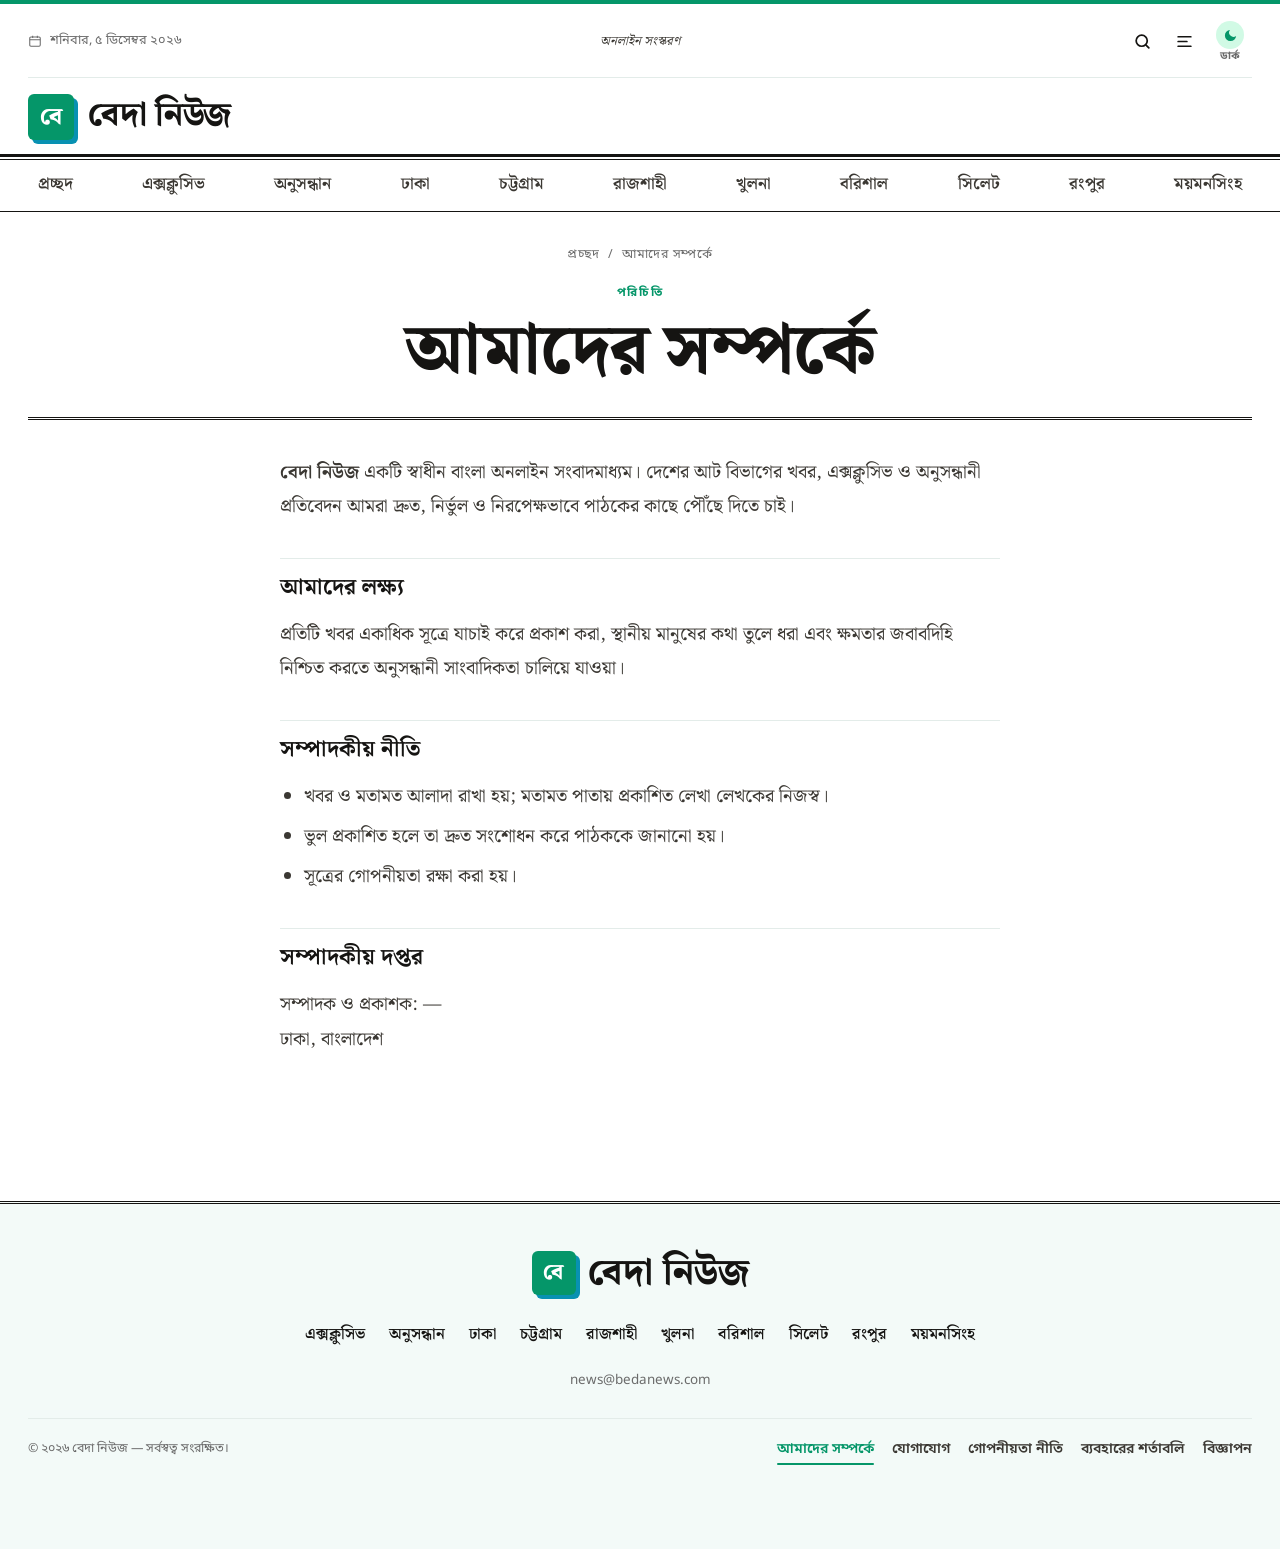
==== commit 4d609040: "Add files via upload" ====
--- a/about.html
+++ b/about.html
@@ -6,13 +6,13 @@
 <meta name="description" content="বেদা নিউজ সম্পর্কে — আমরা কারা, কী করি।">
 <meta name="viewport" content="width=device-width, initial-scale=1, viewport-fit=cover">
 <meta name="theme-color" content="#ffffff">
-<link rel="icon" type="image/svg+xml" href="data:image/svg+xml,%3Csvg xmlns=%27http://www.w3.org/2000/svg%27 viewBox=%270 0 32 32%27%3E%3Crect width=%2732%27 height=%2732%27 rx=%276%27 fill=%27%23c8102e%27/%3E%3Cpath d=%27M8 10h16M8 16h16M8 22h10%27 stroke=%27white%27 stroke-width=%273%27 stroke-linecap=%27round%27/%3E%3C/svg%3E">
-<script>!function(){try{var t=localStorage.getItem("db-theme")||(matchMedia("(prefers-color-scheme: dark)").matches?"dark":"light");document.documentElement.setAttribute("data-theme",t);t==="dark"&&document.querySelector('meta[name="theme-color"]').setAttribute("content","#11100e")}catch(e){}}()</script>
+<link rel="icon" type="image/svg+xml" href="data:image/svg+xml,%3Csvg xmlns=%27http://www.w3.org/2000/svg%27 viewBox=%270 0 32 32%27%3E%3Crect width=%2732%27 height=%2732%27 rx=%276%27 fill=%27%23059669%27/%3E%3Cpath d=%27M8 10h16M8 16h16M8 22h10%27 stroke=%27white%27 stroke-width=%273%27 stroke-linecap=%27round%27/%3E%3C/svg%3E">
+<script>!function(){try{var t=localStorage.getItem("db-theme")||(matchMedia("(prefers-color-scheme: dark)").matches?"dark":"light");document.documentElement.setAttribute("data-theme",t);t==="dark"&&document.querySelector('meta[name="theme-color"]').setAttribute("content","#0f1115")}catch(e){}}()</script>
 <link rel="preconnect" href="https://fonts.googleapis.com">
 <link rel="preconnect" href="https://fonts.gstatic.com" crossorigin>
 <link rel="stylesheet" href="https://fonts.googleapis.com/css2?family=Noto+Sans+Bengali:wght@400;600;700&family=Noto+Serif+Bengali:wght@400;600;700;800&display=swap" media="print" onload="this.media='all'">
 <noscript><link rel="stylesheet" href="https://fonts.googleapis.com/css2?family=Noto+Sans+Bengali:wght@400;600;700&family=Noto+Serif+Bengali:wght@400;600;700;800&display=swap"></noscript>
-<link rel="stylesheet" href="css/style.css?v=16">
+<link rel="stylesheet" href="css/style.css?v=25">
 </head>
 <body>
 
@@ -42,10 +42,10 @@
 
 <div id="siteFooter"></div>
 
-<script src="js/data.js?v=16"></script>
-<script src="js/geo.js?v=16"></script>
-<script src="js/store.js?v=16"></script>
-<script src="js/main.js?v=16"></script>
-<script src="js/page.js?v=16"></script>
+<script src="js/data.js?v=25"></script>
+<script src="js/geo.js?v=25"></script>
+<script src="js/store.js?v=25"></script>
+<script src="js/main.js?v=25"></script>
+<script src="js/page.js?v=25"></script>
 </body>
 </html>
--- a/css/style.css
+++ b/css/style.css
@@ -10,21 +10,21 @@
 :root{
   --paper:#ffffff;          /* সাদা */
   --sheet:#ffffff;          /* ইনপুট/প্যানেল */
-  --tint:#fbecee;
+  --tint:#ecfdf5;
   --ink:#151412;            /* কালি */
   --ink-2:#3b3833;
   --muted:#6b6b6b;
-  --hair:#ececec;           /* সরু রেখা */
+  --hair:#e3ece9;           /* সরু রেখা */
   --rule:#151412;           /* মোটা রেখা */
-  /* ব্র্যান্ড রং — লাল */
-  --accent:#c8102e;
+  /* ব্র্যান্ড রং — সবুজ, সঙ্গে সায়ান */
+  --accent:#059669;
   --on-accent:#ffffff;
-  --accent-soft:#fde8eb;
-  --gold:#a10d25;
-  --teal:#c8102e;           /* দ্বিতীয় রং — লাল */
-  --teal-soft:#fff5f6;
-  --ok:#2f6b2f; --ok-soft:#dfead6;
-  --warn:#8a5a00; --warn-soft:#f5e7c4;
+  --accent-soft:#d1fae5;
+  --gold:#0891b2;           /* এক্সক্লুসিভ চিহ্ন — সায়ান */
+  --teal:#0891b2;           /* দ্বিতীয় রং — সায়ান */
+  --teal-soft:#ecfeff;
+  --ok:#15803d; --ok-soft:#dcfce7;
+  --warn:#0e7490; --warn-soft:#e0f7fa;   /* সতর্কতা (লোকাল মোড, খসড়া) — হালকা সায়ান */
   --wrap:1280px;
   --col-gap:28px;
   --r:8px;                  /* বাক্স/ছবির কোণ */
@@ -35,22 +35,23 @@
   color-scheme:light;
 }
 html[data-theme="dark"]{
-  --paper:#11100e;
-  --sheet:#191815;
-  --tint:#23211d;
-  --ink:#ede6d8;
-  --ink-2:#cbc3b3;
-  --muted:#8e8777;
-  --hair:#34302a;
-  --rule:#ede6d8;
-  --accent:#ff8549;
-  --on-accent:#1b0a02;
-  --accent-soft:#3a2114;
-  --gold:#e7b54a;
-  --teal:#5cc8bd;
-  --teal-soft:#14302d;
-  --ok:#8fd18f; --ok-soft:#1d2b1b;
-  --warn:#f0c062; --warn-soft:#30260f;
+  /* বাদামি আভা নেই — ঠান্ডা কালো, সবুজ-সায়ান ব্র্যান্ড রং */
+  --paper:#0f1115;
+  --sheet:#171a20;
+  --tint:#1f232b;
+  --ink:#e8eaed;
+  --ink-2:#c4c8cf;
+  --muted:#8b919a;
+  --hair:#2c313a;
+  --rule:#e8eaed;
+  --accent:#34d399;
+  --on-accent:#022c22;
+  --accent-soft:#0f2e26;
+  --gold:#22d3ee;
+  --teal:#22d3ee;
+  --teal-soft:#0b2830;
+  --ok:#4ade80; --ok-soft:#10291a;
+  --warn:#67e8f9; --warn-soft:#0b2830;
   color-scheme:dark;
 }
 
@@ -161,7 +162,7 @@
   position:relative;padding:8px 10px;font-family:var(--head);font-weight:600;font-size:1.05rem;color:var(--ink-2);
   transition:color .2s;
 }
-/* হোভারে নিচে লাল দাগ — মাঝখান থেকে দুই দিকে খুলে যায় */
+/* হোভারে নিচে রঙিন দাগ — মাঝখান থেকে দুই দিকে খুলে যায় */
 .mainnav a::after{
   content:"";position:absolute;left:10px;right:10px;bottom:3px;height:2px;border-radius:2px;
   background:var(--accent);transform:scaleX(0);transition:transform .25s ease;
@@ -215,7 +216,7 @@
 .menu form{display:flex;gap:10px;border-bottom:2px solid var(--ink);margin-bottom:16px}
 .menu form input{flex:1;min-width:0;border:0;background:transparent;padding:8px 0;font-family:var(--head);font-size:1.1rem;outline:none}
 .menu__grid{display:flex;flex-direction:column;gap:2px;list-style:none;margin:0;padding:0}
-/* হোভারে বাঁ পাশে লাল দাগ আর হালকা রঙিন পটভূমি */
+/* হোভারে বাঁ পাশে রঙিন দাগ আর হালকা রঙিন পটভূমি */
 .menu__grid a{
   display:block;padding:11px 14px;border-left:3px solid transparent;border-radius:0 var(--r-sm) var(--r-sm) 0;
   font-family:var(--head);font-weight:700;font-size:1.08rem;color:var(--ink-2);
@@ -247,8 +248,10 @@
 .st__img:hover img{filter:saturate(1.1);transform:scale(1.03)}
 .st__img + *{margin-top:6px}
 .st__kick{display:flex;flex-wrap:wrap;gap:4px 12px}
-.st__kick .ex{color:var(--gold);display:inline-flex;align-items:center;gap:4px}
-.st__kick .ex svg{width:12px;height:12px}
+/* "এক্সক্লুসিভ" চিহ্ন — সোনালি ছোট ট্যাগ (সোনালি রং শুধু এক্সক্লুসিভের জন্য) */
+.st__kick .ex,.story__kick .ex{display:inline-flex;align-items:center;gap:4px;padding:3px 10px 2px;border-radius:5px;
+  background:linear-gradient(135deg,#fde68a,#f5b301);color:#1f1600;letter-spacing:.06em}
+.st__kick .ex svg,.story__kick .ex svg{width:12px;height:12px}
 .st__h{font-size:1.12rem;line-height:1.38;font-weight:700;text-wrap:pretty}
 .st__h a{background:linear-gradient(currentColor,currentColor) 0 100%/0 1.5px no-repeat;transition:background-size .3s,color .2s}
 .st__h a:hover{color:var(--accent);background-size:100% 1.5px}
@@ -267,8 +270,10 @@
 .st--center{text-align:center;align-items:center}
 .st--center .st__kick{justify-content:center}
 
-.ribbon{position:absolute;left:0;bottom:0;display:inline-flex;align-items:center;gap:5px;padding:4px 10px;background:var(--gold);color:#fff;font-size:.72rem;font-weight:700;letter-spacing:.08em}
-html[data-theme="dark"] .ribbon{color:#1d1400}
+/* ছবির ওপর "এক্সক্লুসিভ" — ওপরে বাঁয়ে, কিনারা থেকে একটু ভেতরে, সোনালি */
+.ribbon{position:absolute;top:10px;left:10px;z-index:1;display:inline-flex;align-items:center;gap:5px;padding:4px 11px 3px;
+  background:linear-gradient(135deg,#fde68a,#f5b301);color:#1f1600;font-size:.72rem;font-weight:800;letter-spacing:.08em;
+  border-radius:5px;box-shadow:0 2px 8px rgba(0,0,0,.25)}
 .ribbon svg{width:11px;height:11px}
 
 /* আনুভূমিক ফিচার: বাঁয়ে ছবি, ডানে লেখা */
@@ -283,7 +288,7 @@
 .br span{font-family:var(--head);font-weight:600;font-size:1rem;line-height:1.42}
 .br:hover span{color:var(--accent)}
 
-/* "সাম্প্রতিক খবর" — বড় লাল সংখ্যা + শিরোনাম */
+/* "সাম্প্রতিক খবর" — বড় রঙিন সংখ্যা + শিরোনাম */
 .rl{list-style:none;margin:0;padding:0}
 .rl li + li{border-top:1px solid var(--hair)}
 .rl__item{display:grid;grid-template-columns:2.2rem minmax(0,1fr);gap:12px;align-items:start;padding:12px 0}
@@ -334,6 +339,9 @@
 .front > *:last-child{padding-right:0}
 .front > * + *{border-left:1px solid var(--hair)}
 .front__latest .label{display:block;padding-bottom:10px;margin-bottom:12px;border-bottom:2px solid var(--rule)}
+/* প্রচ্ছদ: বাঁয়ে সাম্প্রতিক ৪টি খবর (২×২), ডানে "সর্বশেষ" ১–৫ তালিকা */
+.front--home{grid-template-columns:minmax(0,2.6fr) minmax(0,1fr)}
+.front__grid{display:grid;grid-template-columns:repeat(2,minmax(0,1fr));gap:34px var(--col-gap);align-content:start}
 .front__side{display:flex;flex-direction:column}
 .front__side > .st{padding:18px 0;border-top:1px solid var(--hair)}
 .front__side > .st:first-child{padding-top:0;border-top:0}
@@ -378,15 +386,15 @@
 .locale__form select{
   appearance:none;-webkit-appearance:none;width:100%;border:1.5px solid var(--accent);border-radius:var(--r-sm);
   font:inherit;font-size:1.05rem;font-weight:600;color:var(--ink);padding:12px 40px 12px 14px;cursor:pointer;
-  background:var(--sheet) url("data:image/svg+xml,%3Csvg xmlns='http://www.w3.org/2000/svg' viewBox='0 0 24 24' fill='none' stroke='%23c8102e' stroke-width='2.6' stroke-linecap='round'%3E%3Cpath d='m6 9 6 6 6-6'/%3E%3C/svg%3E") no-repeat right 12px center/16px;
+  background:var(--sheet) url("data:image/svg+xml,%3Csvg xmlns='http://www.w3.org/2000/svg' viewBox='0 0 24 24' fill='none' stroke='%23059669' stroke-width='2.6' stroke-linecap='round'%3E%3Cpath d='m6 9 6 6 6-6'/%3E%3C/svg%3E") no-repeat right 12px center/16px;
 }
 .locale__form select:disabled{opacity:.45;cursor:not-allowed}
 .locale__form select option{font-family:var(--ui);font-size:1rem;color:#151412;background:#fff}
 
-.vband{margin-top:64px;padding:40px 0 48px;background:#141311;color:#ece6d8}
-.vband .desk{border-top-color:#ece6d8}
-.vband .cols > * + *{border-left-color:#34302a}
-.vband .st__meta{color:#8e8777}
+.vband{margin-top:64px;padding:40px 0 48px;background:#0f1115;color:#e8eaed}
+.vband .desk{border-top-color:#e8eaed}
+.vband .cols > * + *{border-left-color:#2c313a}
+.vband .st__meta{color:#8b919a}
 
 /* ---------- 7. CATEGORY ---------------------------------------------- */
 .sheethead{text-align:center;padding:34px 0 26px;border-bottom:3px double var(--rule)}
@@ -407,7 +415,7 @@
 .prose__facts dt{font-family:var(--ui);font-weight:700;color:var(--accent)}
 .prose__facts dd{margin:0;color:var(--ink)}
 .prose__note{font-size:.95rem;font-style:italic;color:var(--muted)}
-/* ফুটারের তথ্য-পাতার লিংক — নেভবারের মতো হোভারে নিচে লাল দাগ */
+/* ফুটারের তথ্য-পাতার লিংক — নেভবারের মতো হোভারে নিচে রঙিন দাগ */
 .footer__pages{display:flex;flex-wrap:wrap;align-items:center;gap:4px 18px;font-family:var(--ui);font-size:.88rem;font-weight:600}
 .footer__pages a{position:relative;padding:4px 0;color:var(--ink-2);transition:color .2s}
 .footer__pages a::after{
@@ -417,9 +425,6 @@
 .footer__pages a:hover,.footer__pages a[aria-current="page"]{color:var(--accent)}
 .footer__pages a:hover::after,.footer__pages a[aria-current="page"]::after{transform:scaleX(1)}
 
-.otherdesks{display:flex;flex-wrap:wrap;align-items:baseline;gap:6px 22px;margin-top:56px;padding-top:14px;border-top:1px solid var(--rule)}
-.otherdesks a{font-family:var(--head);font-weight:600;transition:color .2s}
-.otherdesks a:hover{color:var(--accent)}
 
 /* ---------- 8. ARTICLE ----------------------------------------------- */
 .story{max-width:780px;margin:0 auto;padding-top:34px;position:relative}
@@ -654,12 +659,85 @@
 .locale::before,.pass::before{border-radius:calc(var(--r) - 4px)}
 .btn,.locale__form select,.flash__ctrl button,.story__tools button,.shares a,.shares button,
 .rail a,.rail button,.footer__social a,.totop,.preview__x,.editing-banner button,
-.mrow__actions button,.chips,.atabs,.mark,.unlock__stamp,.ribbon,.mainnav a.is-active,
+.mrow__actions button,.chips,.atabs,.mark,.unlock__stamp,.mainnav a.is-active,
 .field input,.field select,.field textarea,
 input[type="text"],input[type="email"],input[type="password"],input[type="search"],select,textarea{border-radius:var(--r-sm)}
 .chip:first-child,.atabs button:first-child{border-radius:var(--r-sm) 0 0 var(--r-sm)}
 .chip:last-child,.atabs button:last-child{border-radius:0 var(--r-sm) var(--r-sm) 0}
-.ribbon{border-radius:0 var(--r-sm) 0 0}
+
+/* ---------- বিভাগের রং — প্রতিটি বিভাগের নিজস্ব হালকা, চোখে পড়ার মতো রং ------
+   যেখানে data-cat="..." আছে সেখানে তিনটি রং:
+     --c       উজ্জ্বল রং — দাগ, পট্টি, বড় সংখ্যা
+     --c-soft  হালকা প্যাস্টেল — ট্যাগ ও পাতার মাথার পটভূমি
+     --c-ink   গাঢ় রং — হালকা পটভূমির ওপর লেখা (সহজে পড়া যায়)
+   রং বদলাতে শুধু এই তালিকা বদলান। লাল, বাদামি, কমলা, বেগুনি, গোলাপি নেই।   */
+[data-cat="exclusive"]{--c:#f5b301;--c-soft:#fef3c7;--c-ink:#1f1600}       /* এক্সক্লুসিভ — সোনালি (শুধু এটিই সোনালি) */
+[data-cat="investigation"]{--c:#0f172a;--c-soft:#0f172a;--c-ink:#ffffff}   /* অনুসন্ধান — কালো ট্যাগ, সাদা লেখা */
+[data-cat="dhaka"]{--c:#22c55e;--c-soft:#dcfce7;--c-ink:#15803d}           /* ঢাকা — সবুজ */
+[data-cat="chattogram"]{--c:#3b82f6;--c-soft:#dbeafe;--c-ink:#1d4ed8}      /* চট্টগ্রাম — নীল */
+[data-cat="rajshahi"]{--c:#84cc16;--c-soft:#ecfccb;--c-ink:#3f6212}        /* রাজশাহী — কচি সবুজ */
+[data-cat="khulna"]{--c:#14b8a6;--c-soft:#ccfbf1;--c-ink:#0f766e}          /* খুলনা — টিল */
+[data-cat="barishal"]{--c:#06b6d4;--c-soft:#cffafe;--c-ink:#0e7490}        /* বরিশাল — সায়ান */
+[data-cat="sylhet"]{--c:#10b981;--c-soft:#d1fae5;--c-ink:#047857}          /* সিলেট — পান্না সবুজ */
+[data-cat="rangpur"]{--c:#0ea5e9;--c-soft:#e0f2fe;--c-ink:#0369a1}         /* রংপুর — আকাশি */
+[data-cat="mymensingh"]{--c:#64748b;--c-soft:#e2e8f0;--c-ink:#1e293b}      /* ময়মনসিংহ — স্লেট */
+/* অন্ধকার থিম: রং একটু উজ্জ্বল; পটভূমি রঙের হালকা আভা, লেখা উজ্জ্বল রঙে */
+html[data-theme="dark"] [data-cat]{--c-soft:color-mix(in srgb,var(--c) 20%,var(--paper));--c-ink:var(--c)}
+html[data-theme="dark"] [data-cat="exclusive"]{--c:#fbbf24}
+html[data-theme="dark"] [data-cat="dhaka"]{--c:#4ade80}
+html[data-theme="dark"] [data-cat="chattogram"]{--c:#60a5fa}
+html[data-theme="dark"] [data-cat="rajshahi"]{--c:#a3e635}
+html[data-theme="dark"] [data-cat="khulna"]{--c:#2dd4bf}
+html[data-theme="dark"] [data-cat="barishal"]{--c:#22d3ee}
+html[data-theme="dark"] [data-cat="sylhet"]{--c:#34d399}
+html[data-theme="dark"] [data-cat="rangpur"]{--c:#38bdf8}
+html[data-theme="dark"] [data-cat="mymensingh"]{--c:#94a3b8}
+html[data-theme="dark"] [data-cat="investigation"]{--c:#f1f5f9;--c-soft:#f1f5f9;--c-ink:#0f172a}
+/* এক্সক্লুসিভের ট্যাগ দুই থিমেই ছবির ট্যাগের মতো সোনালি */
+.st__kick .label[data-cat="exclusive"],.story__kick .label[data-cat="exclusive"]{
+  background:linear-gradient(135deg,#fde68a,#f5b301);color:#1f1600;border-color:transparent}
+.st__kick .label[data-cat="exclusive"]:hover,.story__kick .label[data-cat="exclusive"]:hover{
+  background:linear-gradient(135deg,#fde68a,#f5b301);filter:brightness(1.06)}
+
+/* লেবেল ও ব্রেডক্রাম্ব */
+.label[data-cat],.crumbs a[data-cat]{color:var(--c-ink)}
+.crumbs a[data-cat="investigation"],.label[data-cat="investigation"]{color:var(--c)}
+/* খবরের ওপরের বিভাগ-লেবেল: হালকা রঙিন ট্যাগ, গাঢ় লেখা */
+.st__kick .label[data-cat],.story__kick .label[data-cat]{
+  background:var(--c-soft);color:var(--c-ink);border:1px solid color-mix(in srgb,var(--c) 45%,transparent);
+  padding:3px 10px 2px;border-radius:5px;letter-spacing:.06em;transition:background-color .2s}
+.st__kick .label[data-cat]:hover,.story__kick .label[data-cat]:hover{background:color-mix(in srgb,var(--c) 30%,var(--paper))}
+.st__kick .label[data-cat="investigation"]:hover,.story__kick .label[data-cat="investigation"]:hover{background:var(--c-soft);filter:brightness(1.25)}
+/* প্রচ্ছদের বিভাগ-অংশের ১, ২, ৩ সংখ্যাও সেই বিভাগের রঙে */
+.section[data-cat] .numbered .st::before{color:var(--c)}
+/* নেভবার: হোভার/চালু বিভাগের লেখা ও নিচের দাগ বিভাগের রঙে */
+.mainnav a[data-cat]::after{background:var(--c);height:3px}
+.mainnav a[data-cat]:hover,.mainnav a[data-cat].is-active{color:var(--c-ink)}
+.mainnav a[data-cat="investigation"]:hover,.mainnav a[data-cat="investigation"].is-active{color:var(--c)}
+/* মোবাইল মেনু: বাঁ পাশের দাগ ও হালকা রঙিন পটভূমি */
+.menu__grid a[data-cat]:hover,.menu__grid a[data-cat].is-active{
+  color:var(--c-ink);border-left-color:var(--c);background:var(--c-soft)}
+.menu__grid a[data-cat="investigation"]:hover,.menu__grid a[data-cat="investigation"].is-active{color:var(--c-ink)}
+/* ফুটারের বিভাগের লিংক */
+.footer__nav a[data-cat]:hover{color:var(--c-ink)}
+.footer__nav a[data-cat="investigation"]:hover{color:var(--c)}
+/* প্রচ্ছদের বিভাগভিত্তিক অংশের শিরোনাম — হালকা রঙিন পট্টির ওপর */
+.section[data-cat] > .desk{background:linear-gradient(90deg,var(--c-soft),transparent 70%);padding:10px 12px 8px;border-radius:0 0 var(--r-sm) var(--r-sm)}
+.section[data-cat="investigation"] > .desk{background:linear-gradient(90deg,color-mix(in srgb,var(--c) 10%,var(--paper)),transparent 70%)}
+.section[data-cat] > .desk::before{background:var(--c);width:140px}
+.section[data-cat] > .desk h2{color:var(--c-ink)}
+.section[data-cat="investigation"] > .desk h2{color:var(--c)}
+.section[data-cat] > .desk .desk__more:hover{color:var(--c-ink)}
+/* বিভাগের পাতার মাথা: ওপরে উজ্জ্বল পট্টি, হালকা রঙিন পটভূমি */
+.sheethead[data-cat]{border-top:6px solid var(--c);border-radius:var(--r) var(--r) 0 0;margin-top:18px;
+  background:linear-gradient(var(--c-soft),var(--paper))}
+.sheethead[data-cat] h1,.sheethead[data-cat] .label{color:var(--c-ink)}
+.sheethead[data-cat="investigation"]{background:linear-gradient(color-mix(in srgb,var(--c) 10%,var(--paper)),var(--paper))}
+.sheethead[data-cat="investigation"] h1,.sheethead[data-cat="investigation"] .label{color:var(--c)}
+/* "সাম্প্রতিক খবর" — সংখ্যা খবরের বিভাগের রঙে */
+.rl li[data-cat] .rl__num{color:var(--c)}
+.rl li[data-cat] .rl__item:hover .rl__title{color:var(--c-ink)}
+.rl li[data-cat="investigation"] .rl__item:hover .rl__title{color:var(--c)}
 
 /* ---------- 11. RESPONSIVE ------------------------------------------- */
 @media (max-width:1180px){
@@ -671,6 +749,9 @@
   .front__latest .br:first-child{padding-top:12px;border-top:1px solid var(--hair)}
   .front__lead{padding-left:0!important}
   .front__lead + *{border-left:1px solid var(--hair)}
+  /* প্রচ্ছদে ডানের তালিকা এই মাপেও পাশে থাকে */
+  .front--home{grid-template-columns:minmax(0,2.1fr) minmax(0,1fr)}
+  .front--home .front__latest{grid-column:auto;order:0;padding:0 0 0 var(--col-gap)!important;margin-top:0;border-left:1px solid var(--hair)!important}
 }
 
 @media (max-width:980px){
@@ -682,6 +763,10 @@
   .admin__grid{grid-template-columns:1fr}
   .admin__grid > .panel:first-child{padding-right:0}
   .admin__grid > .panel:last-child{padding-left:0;border-left:0;position:static;max-height:none;margin-top:34px}
+  /* ছোট পর্দায় খবরগুলো আগে, "সর্বশেষ" তালিকা তার নিচে */
+  .front--home{grid-template-columns:1fr}
+  .front--home .front__latest{order:2;padding:0!important;margin-top:34px;border-left:0!important}
+  .front--home .front__grid{padding:0;border-left:0}
 }
 
 @media (max-width:760px){
@@ -716,6 +801,7 @@
   .front__latest .brs{grid-template-columns:1fr}
   .front__latest .br:first-child{border-top:0}
   .front__latest .br:nth-child(n+5){display:none}
+  .front__grid{grid-template-columns:1fr;gap:28px}
   .st--xl .st__h{font-size:1.75rem}
 
   .topics{margin-top:26px}
@@ -736,7 +822,7 @@
   .locale__form{grid-template-columns:1fr}
 
   .vband{margin-top:48px;padding:30px 0 34px}
-  .vband .cols > *{border-top-color:#34302a}
+  .vband .cols > *{border-top-color:#2c313a}
   .vband .cols--media > * .st__img{display:block}
 
   .ix{grid-template-columns:minmax(0,1fr) 96px;gap:14px;padding:16px 0}
